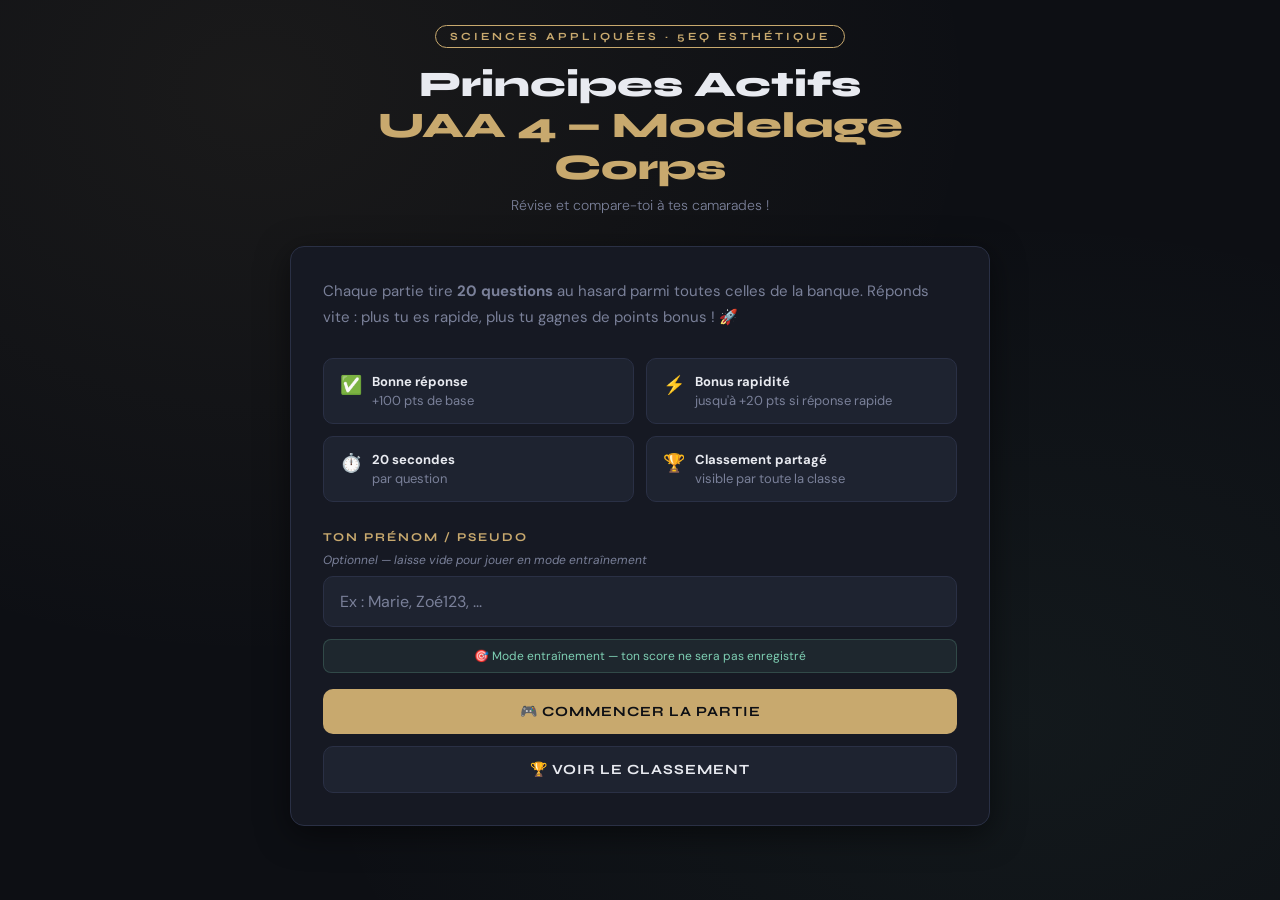
==== quiz-principes-actifs-uaa4.html @ 49b76cfd "Add files via upload" ====
<!DOCTYPE html>
<html lang="fr">
<head>
<meta charset="UTF-8">
<meta name="viewport" content="width=device-width, initial-scale=1.0">
<title>Quiz Principes Actifs – UAA4 Esthétique</title>
<link href="https://fonts.googleapis.com/css2?family=Syne:wght@400;600;700;800&family=DM+Sans:ital,wght@0,300;0,400;0,500;1,300&display=swap" rel="stylesheet">
<style>
  :root {
    --bg: #0d0f14;
    --surface: #161923;
    --surface2: #1e2330;
    --border: #2a3045;
    --accent: #c8a96e;
    --accent2: #7ecfb3;
    --accent3: #e07a8a;
    --text: #e8eaf0;
    --text-muted: #7a8099;
    --correct: #4caf82;
    --wrong: #e07a8a;
    --gold: #f0c060;
    --silver: #b0b8cc;
    --bronze: #c87a50;
    --radius: 14px;
    --shadow: 0 8px 32px rgba(0,0,0,0.5);
  }
  * { box-sizing: border-box; margin: 0; padding: 0; }
  body {
    font-family: 'DM Sans', sans-serif;
    background: var(--bg);
    color: var(--text);
    min-height: 100vh;
    display: flex;
    flex-direction: column;
    align-items: center;
    padding: 24px 16px;
    background-image:
      radial-gradient(ellipse at 20% 10%, rgba(200,169,110,0.07) 0%, transparent 50%),
      radial-gradient(ellipse at 80% 80%, rgba(126,207,179,0.05) 0%, transparent 50%);
  }
  h1, h2, h3 { font-family: 'Syne', sans-serif; }

  /* HEADER */
  .header { text-align: center; margin-bottom: 32px; max-width: 700px; width: 100%; }
  .header .badge {
    display: inline-block; font-family: 'Syne', sans-serif;
    font-size: 11px; font-weight: 700; letter-spacing: 3px; text-transform: uppercase;
    color: var(--accent); border: 1px solid var(--accent);
    padding: 4px 14px; border-radius: 100px; margin-bottom: 16px;
  }
  .header h1 { font-size: clamp(22px, 4vw, 36px); font-weight: 800; line-height: 1.15; margin-bottom: 8px; }
  .header h1 span { color: var(--accent); }
  .header p { font-size: 14px; color: var(--text-muted); font-weight: 300; }

  /* CARD */
  .card {
    background: var(--surface); border: 1px solid var(--border);
    border-radius: var(--radius); padding: 32px;
    max-width: 700px; width: 100%; box-shadow: var(--shadow);
  }

  /* SCREENS */
  .screen { display: none; }
  .screen.active { display: block; }

  /* START */
  #start-screen .intro-text { font-size: 15px; color: var(--text-muted); margin-bottom: 28px; line-height: 1.7; }
  #start-screen .rules { display: grid; grid-template-columns: 1fr 1fr; gap: 12px; margin-bottom: 28px; }
  .rule-item {
    background: var(--surface2); border: 1px solid var(--border); border-radius: 10px;
    padding: 14px 16px; display: flex; align-items: flex-start; gap: 10px;
    font-size: 13px; color: var(--text-muted);
  }
  .rule-item .icon { font-size: 18px; flex-shrink: 0; }
  .rule-item strong { color: var(--text); display: block; margin-bottom: 2px; font-size: 13px; }

  .name-group { display: flex; flex-direction: column; gap: 8px; margin-bottom: 12px; }
  .name-group label {
    font-family: 'Syne', sans-serif; font-size: 12px; font-weight: 700;
    letter-spacing: 2px; text-transform: uppercase; color: var(--accent);
  }
  .name-group .label-hint { font-size: 12px; color: var(--text-muted); font-style: italic; }
  .name-group input {
    background: var(--surface2); border: 1px solid var(--border); border-radius: 10px;
    color: var(--text); font-family: 'DM Sans', sans-serif; font-size: 16px;
    padding: 14px 16px; outline: none; transition: border-color 0.2s; width: 100%;
  }
  .name-group input:focus { border-color: var(--accent); }
  .name-group input::placeholder { color: var(--text-muted); }

  .training-badge {
    display: none; text-align: center; font-size: 12px; color: var(--accent2);
    background: rgba(126,207,179,0.08); border: 1px solid rgba(126,207,179,0.2);
    border-radius: 8px; padding: 8px 12px; margin-bottom: 16px;
  }
  .training-badge.show { display: block; }

  /* BUTTONS */
  .btn {
    display: inline-flex; align-items: center; justify-content: center; gap: 8px;
    font-family: 'Syne', sans-serif; font-size: 14px; font-weight: 700;
    letter-spacing: 1px; text-transform: uppercase; border: none;
    border-radius: 10px; padding: 14px 28px; cursor: pointer; transition: all 0.2s; width: 100%;
  }
  .btn-primary { background: var(--accent); color: #0d0f14; }
  .btn-primary:hover { background: #d4b87a; transform: translateY(-1px); box-shadow: 0 4px 20px rgba(200,169,110,0.3); }
  .btn-secondary { background: var(--surface2); color: var(--text); border: 1px solid var(--border); margin-top: 12px; }
  .btn-secondary:hover { border-color: var(--accent); color: var(--accent); }

  /* QUIZ */
  .quiz-meta { display: flex; justify-content: space-between; align-items: center; margin-bottom: 24px; flex-wrap: wrap; gap: 10px; }
  .q-counter { font-family: 'Syne', sans-serif; font-size: 12px; font-weight: 700; letter-spacing: 2px; color: var(--text-muted); text-transform: uppercase; }
  .q-counter span { color: var(--accent); }
  .score-live {
    font-family: 'Syne', sans-serif; font-size: 13px; font-weight: 700; color: var(--accent2);
    background: rgba(126,207,179,0.1); padding: 5px 12px; border-radius: 100px; border: 1px solid rgba(126,207,179,0.2);
  }

  /* TIMER */
  .timer-bar-wrap { height: 4px; background: var(--surface2); border-radius: 2px; margin-bottom: 24px; overflow: hidden; }
  .timer-bar { height: 100%; background: linear-gradient(90deg, var(--accent2), var(--accent)); border-radius: 2px; transition: width 0.1s linear, background 0.5s; width: 100%; }
  .timer-bar.warning { background: linear-gradient(90deg, var(--accent3), #f0a040); }
  .timer-text { text-align: center; font-family: 'Syne', sans-serif; font-size: 28px; font-weight: 800; margin-bottom: 20px; color: var(--text); transition: color 0.3s; }
  .timer-text.warning { color: var(--accent3); }

  /* QUESTION */
  .category-tag {
    display: inline-block; font-size: 11px; font-weight: 500; letter-spacing: 1.5px;
    text-transform: uppercase; color: var(--accent); background: rgba(200,169,110,0.1);
    padding: 3px 10px; border-radius: 100px; margin-bottom: 14px;
  }
  .question-text { font-family: 'Syne', sans-serif; font-size: clamp(16px, 2.5vw, 20px); font-weight: 700; line-height: 1.45; margin-bottom: 24px; }

  /* OPTIONS */
  .options { display: flex; flex-direction: column; gap: 10px; margin-bottom: 20px; }
  .option-btn {
    background: var(--surface2); border: 1px solid var(--border); border-radius: 10px;
    color: var(--text); font-family: 'DM Sans', sans-serif; font-size: 15px;
    padding: 14px 18px; text-align: left; cursor: pointer; transition: all 0.18s;
    display: flex; align-items: center; gap: 14px; line-height: 1.4;
  }
  .option-btn .opt-letter {
    font-family: 'Syne', sans-serif; font-size: 12px; font-weight: 800; color: var(--text-muted);
    background: var(--surface); width: 28px; height: 28px; border-radius: 6px;
    display: flex; align-items: center; justify-content: center; flex-shrink: 0; transition: all 0.18s;
  }
  .option-btn:hover:not(:disabled) { border-color: var(--accent); background: rgba(200,169,110,0.06); transform: translateX(3px); }
  .option-btn:hover:not(:disabled) .opt-letter { background: var(--accent); color: #0d0f14; }
  .option-btn.correct { border-color: var(--correct); background: rgba(76,175,130,0.1); animation: pulse-correct 0.4s ease; }
  .option-btn.correct .opt-letter { background: var(--correct); color: #fff; }
  .option-btn.wrong { border-color: var(--wrong); background: rgba(224,122,138,0.1); animation: shake 0.35s ease; }
  .option-btn.wrong .opt-letter { background: var(--wrong); color: #fff; }
  .option-btn:disabled { cursor: not-allowed; opacity: 0.6; transform: none !important; }
  .option-btn.correct:disabled, .option-btn.wrong:disabled { opacity: 1; }

  @keyframes pulse-correct { 0%,100%{transform:scale(1)} 50%{transform:scale(1.015)} }
  @keyframes shake { 0%,100%{transform:translateX(0)} 25%{transform:translateX(-5px)} 75%{transform:translateX(5px)} }

  /* EXPLANATION */
  .explanation {
    background: var(--surface2); border-left: 3px solid var(--accent2);
    border-radius: 0 10px 10px 0; padding: 14px 16px; font-size: 13px;
    color: var(--text-muted); line-height: 1.6; display: none; margin-bottom: 16px;
  }
  .explanation.show { display: block; animation: fadeIn 0.3s ease; }
  .explanation strong { color: var(--accent2); }
  @keyframes fadeIn { from{opacity:0;transform:translateY(4px)} to{opacity:1;transform:none} }

  /* POINTS FLASH */
  .points-flash { text-align: center; font-family: 'Syne', sans-serif; font-size: 22px; font-weight: 800; margin-bottom: 8px; display: none; animation: popIn 0.5s ease; }
  .points-flash.show { display: block; }
  .points-flash.positive { color: var(--correct); }
  .points-flash.negative { color: var(--wrong); }
  @keyframes popIn { 0%{transform:scale(0.5);opacity:0} 60%{transform:scale(1.1)} 100%{transform:scale(1);opacity:1} }

  /* RESULTS */
  .result-hero { text-align: center; margin-bottom: 28px; }
  .result-emoji { font-size: 52px; margin-bottom: 12px; }
  .result-hero h2 { font-size: clamp(20px, 3vw, 28px); font-weight: 800; margin-bottom: 8px; }
  .player-name { color: var(--accent); }

  .score-breakdown { display: grid; grid-template-columns: repeat(3, 1fr); gap: 12px; margin-bottom: 28px; }
  .score-item { background: var(--surface2); border: 1px solid var(--border); border-radius: 10px; padding: 16px 12px; text-align: center; }
  .score-item .val { font-family: 'Syne', sans-serif; font-size: 26px; font-weight: 800; color: var(--accent); display: block; }
  .score-item .lbl { font-size: 11px; color: var(--text-muted); text-transform: uppercase; letter-spacing: 1px; margin-top: 4px; }

  .final-score-box {
    background: linear-gradient(135deg, rgba(200,169,110,0.12), rgba(126,207,179,0.08));
    border: 1px solid var(--accent); border-radius: 12px; padding: 20px; text-align: center; margin-bottom: 24px;
  }
  .final-score-box .total-pts { font-family: 'Syne', sans-serif; font-size: 48px; font-weight: 800; color: var(--accent); line-height: 1; }
  .final-score-box .pts-label { font-size: 12px; color: var(--text-muted); letter-spacing: 2px; text-transform: uppercase; margin-top: 4px; }

  .training-result-msg {
    text-align: center; font-size: 13px; color: var(--accent2);
    background: rgba(126,207,179,0.08); border: 1px solid rgba(126,207,179,0.2);
    border-radius: 8px; padding: 10px 14px; margin-bottom: 20px; font-style: italic;
  }

  /* LEADERBOARD */
  .leaderboard-title {
    font-family: 'Syne', sans-serif; font-size: 12px; font-weight: 700;
    letter-spacing: 3px; text-transform: uppercase; color: var(--accent);
    margin-bottom: 14px; display: flex; align-items: center; gap: 8px;
  }
  .leaderboard-title::after { content:''; flex:1; height:1px; background:var(--border); }
  .leaderboard { display: flex; flex-direction: column; gap: 6px; margin-bottom: 24px; }
  .lb-row {
    display: flex; align-items: center; gap: 12px;
    background: var(--surface2); border: 1px solid var(--border);
    border-radius: 10px; padding: 12px 14px;
  }
  .lb-row.highlight { border-color: var(--accent); background: rgba(200,169,110,0.07); }
  .lb-rank { font-family: 'Syne', sans-serif; font-size: 14px; font-weight: 800; width: 26px; text-align: center; flex-shrink: 0; }
  .lb-rank.r1 { color: var(--gold); }
  .lb-rank.r2 { color: var(--silver); }
  .lb-rank.r3 { color: var(--bronze); }
  .lb-rank.rn { color: var(--text-muted); }
  .lb-name { flex: 1; font-size: 14px; font-weight: 500; }
  .lb-score { font-family: 'Syne', sans-serif; font-size: 15px; font-weight: 700; color: var(--accent); }
  .lb-correct { font-size: 12px; color: var(--text-muted); }
  .lb-empty { text-align: center; color: var(--text-muted); font-size: 14px; padding: 16px; font-style: italic; }
  .lb-loading { text-align: center; color: var(--text-muted); font-size: 13px; padding: 16px; }
  .lb-error {
    text-align: center; font-size: 13px; color: var(--accent3);
    background: rgba(224,122,138,0.08); border: 1px solid rgba(224,122,138,0.2);
    border-radius: 8px; padding: 10px 14px;
  }

  /* TABS */
  .tabs { display: flex; gap: 4px; margin-bottom: 20px; background: var(--surface2); border-radius: 10px; padding: 4px; }
  .tab-btn {
    flex: 1; background: transparent; border: none; color: var(--text-muted);
    font-family: 'Syne', sans-serif; font-size: 12px; font-weight: 700;
    letter-spacing: 1px; text-transform: uppercase; padding: 10px; border-radius: 7px; cursor: pointer; transition: all 0.2s;
  }
  .tab-btn.active { background: var(--surface); color: var(--text); }

  /* REVIEW */
  .review-item { margin-bottom: 14px; background: var(--surface2); border-radius: 10px; padding: 14px; border: 1px solid var(--border); }
  .review-item .rev-meta { font-size: 11px; color: var(--text-muted); margin-bottom: 6px; text-transform: uppercase; letter-spacing: 1px; }
  .review-item .rev-q { font-size: 14px; font-weight: 500; margin-bottom: 8px; }
  .review-item .rev-exp { font-size: 13px; color: var(--accent2); border-left: 2px solid var(--accent2); padding-left: 10px; }

  @media(max-width: 520px) {
    .card { padding: 20px 16px; }
    #start-screen .rules { grid-template-columns: 1fr; }
    .score-breakdown { grid-template-columns: 1fr 1fr; }
  }
</style>
</head>
<body>

<div class="header">
  <div class="badge">Sciences Appliquées · 5EQ Esthétique</div>
  <h1>Principes Actifs<br><span>UAA 4 — Modelage Corps</span></h1>
  <p>Révise et compare-toi à tes camarades !</p>
</div>

<!-- START -->
<div id="start-screen" class="card screen active">
  <p class="intro-text">
    Chaque partie tire <strong>20 questions</strong> au hasard parmi toutes celles de la banque.
    Réponds vite : plus tu es rapide, plus tu gagnes de points bonus ! 🚀
  </p>
  <div class="rules">
    <div class="rule-item"><span class="icon">✅</span><div><strong>Bonne réponse</strong>+100 pts de base</div></div>
    <div class="rule-item"><span class="icon">⚡</span><div><strong>Bonus rapidité</strong>jusqu'à +20 pts si réponse rapide</div></div>
    <div class="rule-item"><span class="icon">⏱️</span><div><strong>20 secondes</strong>par question</div></div>
    <div class="rule-item"><span class="icon">🏆</span><div><strong>Classement partagé</strong>visible par toute la classe</div></div>
  </div>
  <div class="name-group">
    <label for="player-name">Ton prénom / pseudo</label>
    <div class="label-hint">Optionnel — laisse vide pour jouer en mode entraînement</div>
    <input type="text" id="player-name" placeholder="Ex : Marie, Zoé123, ..." maxlength="24" autocomplete="off">
  </div>
  <div class="training-badge show" id="training-badge">🎯 Mode entraînement — ton score ne sera pas enregistré</div>
  <button class="btn btn-primary" onclick="startQuiz()">🎮 Commencer la partie</button>
  <button class="btn btn-secondary" onclick="toggleLeaderboard()">🏆 Voir le classement</button>
  <div id="leaderboard-tab" style="display:none; margin-top:24px;">
    <div class="leaderboard-title">Classement actuel</div>
    <div id="start-leaderboard" class="leaderboard"></div>
  </div>
</div>

<!-- QUIZ -->
<div id="quiz-screen" class="card screen">
  <div class="quiz-meta">
    <div class="q-counter">Question <span id="q-num">1</span> / 20</div>
    <div class="score-live" id="score-live">0 pts</div>
  </div>
  <div class="timer-bar-wrap"><div class="timer-bar" id="timer-bar"></div></div>
  <div class="timer-text" id="timer-text">20</div>
  <div class="category-tag" id="q-category"></div>
  <div class="question-text" id="q-text"></div>
  <div class="options" id="options"></div>
  <div class="points-flash" id="points-flash"></div>
  <div class="explanation" id="explanation"></div>
  <button class="btn btn-primary" id="next-btn" onclick="nextQuestion()" style="display:none;">Question suivante →</button>
</div>

<!-- RESULTS -->
<div id="result-screen" class="card screen">
  <div class="result-hero">
    <div class="result-emoji" id="result-emoji">🎉</div>
    <h2 id="result-title"></h2>
  </div>
  <div class="score-breakdown">
    <div class="score-item"><span class="val" id="res-correct">0</span><div class="lbl">Bonnes réponses</div></div>
    <div class="score-item"><span class="val" id="res-base">0</span><div class="lbl">Pts base</div></div>
    <div class="score-item"><span class="val" id="res-bonus">0</span><div class="lbl">Pts bonus rapidité</div></div>
  </div>
  <div class="final-score-box">
    <div class="total-pts" id="res-total">0</div>
    <div class="pts-label">Points totaux</div>
  </div>

  <!-- Mode entraînement -->
  <div class="training-result-msg" id="training-result-msg" style="display:none;">
    🎯 Mode entraînement — score non enregistré. Entre ton prénom sur l'écran d'accueil pour figurer au classement !
  </div>

  <!-- Avec nom : tabs classement + révision -->
  <div id="result-tabs-wrap" style="display:none;">
    <div class="tabs">
      <button class="tab-btn active" onclick="switchTab(this,'tab-lb')">🏆 Classement</button>
      <button class="tab-btn" onclick="switchTab(this,'tab-review')">📋 Révision</button>
    </div>
    <div id="tab-lb">
      <div class="leaderboard-title">Top 10</div>
      <div id="result-leaderboard" class="leaderboard"></div>
    </div>
    <div id="tab-review" style="display:none;"><div id="review-list"></div></div>
  </div>

  <!-- Sans nom : révision seule -->
  <div id="training-review-wrap" style="display:none;">
    <div class="leaderboard-title">Révision</div>
    <div id="training-review-list"></div>
  </div>

  <button class="btn btn-primary" style="margin-top:8px;" onclick="resetToStart()">🔄 Nouvelle partie</button>
</div>

<script>
// ══════════════════════════════════════════════
// ⚠️  COLLE TON URL APPS SCRIPT ICI
// ══════════════════════════════════════════════
const APPS_SCRIPT_URL = 'https://script.google.com/macros/s/AKfycbxAjGWnlwhxHpto3TCP-WQkNK5uYss9YRg304RP1LsDmTVKyQmCRH_UgFlYEMvU83ny/exec';
// Exemple : 'https://script.google.com/macros/s/AKfycbx.../exec'

// ══════════════════════════════════════════════
// BANQUE — 44 questions
// ══════════════════════════════════════════════
const ALL_QUESTIONS = [
  // HUMECTANTS
  { category:"Principes actifs humectants", question:"À quelle catégorie de principes actifs appartient l'acide hyaluronique ?", options:["Occlusif","Humectant","Émollient","Lipolytique"], correct:1, explanation:"L'acide hyaluronique est un humectant : il attire et retient l'eau dans l'épiderme." },
  { category:"Principes actifs humectants", question:"À quelle catégorie de principes actifs appartient l'extrait d'Aloe Vera ?", options:["Occlusif et lipolytique","Émollient et occlusif","Humectant et anti-inflammatoire","Lipolytique et décongestionnant/drainant"], correct:2, explanation:"L'extrait d'Aloe Vera appartient à deux catégories : humectant (retient l'eau) et anti-inflammatoire (apaise les irritations)." },
  { category:"Principes actifs humectants", question:"À quelle catégorie de principes actifs appartient la glycérine ?", options:["Anti-inflammatoire","Humectant","Occlusif","Exfoliant chimique acide"], correct:1, explanation:"La glycérine est un humectant : elle attire les molécules d'eau vers les couches superficielles de l'épiderme." },
  { category:"Principes actifs humectants", question:"À quelle catégorie de principes actifs appartient l'urée ?", options:["Lipolytique","Décongestionnant/drainant","Humectant","Occlusif"], correct:2, explanation:"L'urée est un humectant naturellement présent dans le facteur naturel d'hydratation (NMF) de la peau." },
  { category:"Principes actifs humectants", question:"À quelle catégorie de principes actifs appartient le panthénol ?", options:["Occlusif et lipolytique","Humectant et anti-inflammatoire","Émollient et occlusif","Lipolytique et décongestionnant/drainant"], correct:1, explanation:"Le panthénol (vitamine B5) appartient à deux catégories : humectant (retient l'eau) et anti-inflammatoire (apaise la peau irritée)." },
  // ÉMOLLIENTS
  { category:"Principes actifs émollients", question:"À quelle catégorie de principes actifs appartient l'huile d'amande douce ?", options:["Occlusif","Humectant","Émollient","Anti-inflammatoire"], correct:2, explanation:"L'huile d'amande douce est un émollient : elle s'intercale entre les cornéocytes et assouplit la peau." },
  { category:"Principes actifs émollients", question:"À quelle catégorie de principes actifs appartient l'huile de coco ?", options:["Occlusif","Lipolytique","Émollient","Humectant"], correct:2, explanation:"L'huile de coco est un émollient : elle nourrit et assouplit la peau en s'intercalant entre les cornéocytes." },
  { category:"Principes actifs émollients", question:"À quelle catégorie de principes actifs appartient l'huile de jojoba ?", options:["Lipolytique","Émollient","Exfoliant chimique acide","Occlusif"], correct:1, explanation:"L'huile de jojoba est un émollient : elle assouplit la peau et améliore sa texture." },
  { category:"Principes actifs émollients", question:"À quelle catégorie de principes actifs appartient le squalane ?", options:["Exfoliant chimique acide","Occlusif","Émollient","Lipolytique"], correct:2, explanation:"Le squalane est un émollient léger qui s'intègre facilement dans l'épiderme et assouplit la peau." },
  { category:"Principes actifs émollients", question:"À quelle catégorie de principes actifs appartiennent les céramides ?", options:["Occlusif","Humectant","Émollient","Anti-inflammatoire"], correct:2, explanation:"Les céramides sont des émollients : ils reconstituent le ciment lipidique intercellulaire et assouplissent la peau." },
  // OCCLUSIFS
  { category:"Principes actifs occlusifs", question:"À quelle catégorie de principes actifs appartient la vaseline ?", options:["Humectant","Occlusif","Émollient","Décongestionnant/drainant"], correct:1, explanation:"La vaseline est un occlusif : elle forme un film imperméable en surface de la peau qui limite la perte insensible en eau." },
  { category:"Principes actifs occlusifs", question:"À quelle catégorie de principes actifs appartient la cire d'algues ?", options:["Exfoliant mécanique à particules","Humectant","Occlusif","Lipolytique"], correct:2, explanation:"La cire d'algues est un occlusif naturel qui forme un film protecteur en surface de la peau." },
  { category:"Principes actifs occlusifs", question:"À quelle catégorie de principes actifs appartient l'huile de paraffine ?", options:["Humectant","Émollient","Occlusif","Anti-inflammatoire"], correct:2, explanation:"L'huile de paraffine est un occlusif d'origine minérale qui crée un film protecteur limitant l'évaporation de l'eau." },
  { category:"Principes actifs occlusifs", question:"À quelle catégorie de principes actifs appartient la cire d'abeille ?", options:["Humectant","Émollient","Occlusif","Anti-inflammatoire"], correct:2, explanation:"La cire d'abeille est un occlusif naturel qui forme un film protecteur en surface de la peau." },
  { category:"Principes actifs occlusifs", question:"Le beurre de karité appartient à deux catégories de principes actifs. Lesquelles ?", options:["Humectant et anti-inflammatoire","Émollient et occlusif","Lipolytique et occlusif","Émollient et décongestionnant/drainant"], correct:1, explanation:"Le beurre de karité est à la fois émollient (assouplit la peau) et occlusif (forme un film protecteur en surface)." },
  { category:"Principes actifs occlusifs", question:"Le beurre de mangue appartient à deux catégories de principes actifs. Lesquelles ?", options:["Humectant et lipolytique","Émollient et occlusif","Anti-inflammatoire et humectant","Décongestionnant/drainant et émollient"], correct:1, explanation:"Comme le beurre de karité, le beurre de mangue est à la fois émollient (assouplit) et occlusif (protège la surface cutanée)." },
  // ANTI-INFLAMMATOIRES
  { category:"Principes actifs anti-inflammatoires", question:"À quelle catégorie de principes actifs appartient l'extrait de Camomille ?", options:["Décongestionnant/drainant","Anti-inflammatoire","Lipolytique","Humectant"], correct:1, explanation:"L'extrait de Camomille est un anti-inflammatoire : il apaise les rougeurs et les irritations cutanées." },
  { category:"Principes actifs anti-inflammatoires", question:"À quelle catégorie de principes actifs appartient l'allantoïne ?", options:["Exfoliant chimique acide","Occlusif","Anti-inflammatoire","Lipolytique"], correct:2, explanation:"L'allantoïne est un anti-inflammatoire qui apaise et favorise la cicatrisation de la peau irritée." },
  { category:"Principes actifs anti-inflammatoires", question:"À quelle catégorie de principes actifs appartient l'extrait de Calendula ?", options:["Humectant","Lipolytique","Anti-inflammatoire","Décongestionnant/drainant"], correct:2, explanation:"L'extrait de Calendula (souci) est un anti-inflammatoire apaisant, très utilisé après épilation." },
  { category:"Principes actifs anti-inflammatoires", question:"À quelle catégorie de principes actifs appartient l'extrait de Centella Asiatica ?", options:["Lipolytique","Exfoliant chimique enzymatique","Anti-inflammatoire","Occlusif"], correct:2, explanation:"L'extrait de Centella Asiatica est un anti-inflammatoire qui apaise et favorise la régénération cutanée." },
  { category:"Principes actifs anti-inflammatoires", question:"À quelle catégorie de principes actifs appartient l'extrait de Bleuet ?", options:["Lipolytique","Humectant","Anti-inflammatoire","Décongestionnant/drainant"], correct:2, explanation:"L'extrait de Bleuet est un anti-inflammatoire apaisant, souvent utilisé pour les peaux sensibles et réactives." },
  // DÉCONGESTIONNANTS/DRAINANTS
  { category:"Principes actifs décongestionnants/drainants", question:"À quelle catégorie de principes actifs appartient l'extrait de Marron d'Inde ?", options:["Lipolytique","Décongestionnant/drainant","Anti-inflammatoire","Humectant"], correct:1, explanation:"L'extrait de Marron d'Inde est un décongestionnant/drainant : il tonifie les parois veineuses et favorise le retour veineux." },
  { category:"Principes actifs décongestionnants/drainants", question:"À quelle catégorie de principes actifs appartient l'extrait de Vigne rouge ?", options:["Exfoliant mécanique à particules","Occlusif","Décongestionnant/drainant","Anti-inflammatoire"], correct:2, explanation:"L'extrait de Vigne rouge est un décongestionnant/drainant : il renforce les parois vasculaires et améliore la circulation veineuse de retour." },
  { category:"Principes actifs décongestionnants/drainants", question:"À quelle catégorie de principes actifs appartient l'extrait de Ginkgo Biloba ?", options:["Lipolytique","Humectant","Décongestionnant/drainant","Exfoliant chimique acide"], correct:2, explanation:"L'extrait de Ginkgo Biloba est un décongestionnant/drainant qui améliore la microcirculation et favorise le retour veineux et lymphatique." },
  { category:"Principes actifs décongestionnants/drainants", question:"À quelle catégorie de principes actifs appartient l'extrait de Cyprès ?", options:["Anti-inflammatoire","Lipolytique","Décongestionnant/drainant","Occlusif"], correct:2, explanation:"L'extrait de Cyprès est un décongestionnant/drainant qui tonifie les parois veineuses et favorise le retour sanguin et lymphatique." },
  { category:"Principes actifs décongestionnants/drainants", question:"L'extrait d'Hamamélis appartient à deux catégories de principes actifs. Lesquelles ?", options:["Lipolytique et anti-inflammatoire","Anti-inflammatoire et décongestionnant/drainant","Humectant et occlusif","Exfoliant chimique et décongestionnant/drainant"], correct:1, explanation:"L'extrait d'Hamamélis est à la fois anti-inflammatoire (apaise les irritations) et décongestionnant/drainant (favorise le retour veineux et lymphatique)." },
  { category:"Principes actifs décongestionnants/drainants", question:"L'extrait de Lierre appartient à deux catégories de principes actifs. Lesquelles ?", options:["Anti-inflammatoire et humectant","Décongestionnant/drainant et lipolytique","Émollient et occlusif","Exfoliant chimique et décongestionnant/drainant"], correct:1, explanation:"L'extrait de Lierre appartient à deux catégories : décongestionnant/drainant (favorise le retour veineux et lymphatique) et lipolytique (stimule la dégradation des graisses)." },
  // LIPOLYTIQUES
  { category:"Principes actifs lipolytiques", question:"À quelle catégorie de principes actifs appartient la caféine ?", options:["Anti-inflammatoire et humectant","Occlusif et émollient","Lipolytique et décongestionnant/drainant","Exfoliant chimique acide et lipolytique"], correct:2, explanation:"La caféine appartient à deux catégories : lipolytique (stimule la dégradation des graisses) et décongestionnant/drainant (favorise le retour veineux et lymphatique)." },
  { category:"Principes actifs lipolytiques", question:"À quelle catégorie de principes actifs appartient la L-carnitine ?", options:["Humectant","Lipolytique","Décongestionnant/drainant","Anti-inflammatoire"], correct:1, explanation:"La L-carnitine est un lipolytique : elle joue un rôle dans le transport des acides gras pour leur dégradation." },
  { category:"Principes actifs lipolytiques", question:"À quelle catégorie de principes actifs appartient l'extrait de Guarana ?", options:["Anti-inflammatoire","Occlusif","Lipolytique","Humectant"], correct:2, explanation:"L'extrait de Guarana est un lipolytique (riche en caféine naturelle) utilisé dans les soins amincissants et anti-cellulite." },
  { category:"Principes actifs lipolytiques", question:"À quelle catégorie de principes actifs appartient l'extrait de Fucus Vesiculosus ?", options:["Anti-inflammatoire","Humectant","Lipolytique","Occlusif"], correct:2, explanation:"L'extrait de Fucus Vesiculosus (algue marine) est un lipolytique utilisé dans les soins amincissants et anti-cellulite." },
  { category:"Principes actifs lipolytiques", question:"L'extrait de thé vert appartient à deux catégories de principes actifs. Lesquelles ?", options:["Anti-inflammatoire et humectant","Lipolytique et décongestionnant/drainant","Occlusif et émollient","Exfoliant chimique acide et lipolytique"], correct:1, explanation:"L'extrait de thé vert appartient à deux catégories : lipolytique (stimule la dégradation des graisses) et décongestionnant/drainant (favorise le retour veineux et lymphatique)." },
  // EXFOLIANTS MÉCANIQUES À PARTICULES
  { category:"Exfoliants mécaniques à particules", question:"À quelle catégorie d'exfoliants appartiennent les cristaux de sel marin ?", options:["Exfoliant chimique acide","Exfoliant mécanique à particules","Exfoliant mécanique à gommes","Exfoliant chimique enzymatique"], correct:1, explanation:"Les cristaux de sel marin sont des exfoliants mécaniques à particules : ils agissent par abrasion physique sur les cornéocytes." },
  { category:"Exfoliants mécaniques à particules", question:"À quelle catégorie d'exfoliants appartiennent les cristaux de sucre ?", options:["Exfoliant mécanique à gommes","Exfoliant mécanique à particules","Exfoliant chimique acide","Exfoliant chimique enzymatique"], correct:1, explanation:"Les cristaux de sucre sont des exfoliants mécaniques à particules d'origine naturelle : ils agissent par friction physique." },
  { category:"Exfoliants mécaniques à particules", question:"À quelle catégorie d'exfoliants appartient la poudre de noyaux d'abricots ?", options:["Exfoliant chimique enzymatique","Exfoliant chimique acide","Exfoliant mécanique à particules","Exfoliant mécanique à gommes"], correct:2, explanation:"La poudre de noyaux d'abricots est un exfoliant mécanique à particules d'origine naturelle." },
  { category:"Exfoliants mécaniques à particules", question:"À quelle catégorie d'exfoliants appartient la poudre de coques d'amandes ?", options:["Exfoliant chimique acide","Exfoliant chimique enzymatique","Exfoliant mécanique à particules","Exfoliant mécanique à gommes"], correct:2, explanation:"La poudre de coques d'amandes est un exfoliant mécanique à particules d'origine naturelle." },
  { category:"Exfoliants mécaniques à particules", question:"À quelle catégorie d'exfoliants appartient la poudre de coques de noix de coco ?", options:["Exfoliant mécanique à gommes","Exfoliant mécanique à particules","Exfoliant chimique acide","Exfoliant chimique enzymatique"], correct:1, explanation:"La poudre de coques de noix de coco est un exfoliant mécanique à particules d'origine naturelle." },
  { category:"Exfoliants mécaniques à particules", question:"À quelle catégorie d'exfoliants appartiennent les microbilles de silice ?", options:["Exfoliant mécanique à gommes","Exfoliant chimique acide","Exfoliant mécanique à particules","Exfoliant chimique enzymatique"], correct:2, explanation:"Les microbilles de silice sont des exfoliants mécaniques à particules d'origine synthétique." },
  { category:"Exfoliants mécaniques à particules", question:"À quelle catégorie d'exfoliants appartiennent les microbilles de cellulose ?", options:["Exfoliant chimique enzymatique","Exfoliant chimique acide","Exfoliant mécanique à particules","Exfoliant mécanique à gommes"], correct:2, explanation:"Les microbilles de cellulose sont des exfoliants mécaniques à particules d'origine végétale." },
  // EXFOLIANTS MÉCANIQUES À GOMMES
  { category:"Exfoliants mécaniques à gommes", question:"À quelle catégorie d'exfoliants appartiennent les gommes synthétiques ?", options:["Exfoliant mécanique à particules","Exfoliant mécanique à gommes","Exfoliant chimique acide","Exfoliant chimique enzymatique"], correct:1, explanation:"Les gommes synthétiques sont des exfoliants mécaniques à gommes : elles adhèrent aux cornéocytes puis se détachent en les emportant." },
  // EXFOLIANTS CHIMIQUES ACIDES
  { category:"Exfoliants chimiques acides", question:"À quelle catégorie d'exfoliants appartient l'acide glycolique ?", options:["Exfoliant chimique enzymatique","Exfoliant chimique acide","Exfoliant mécanique à particules","Exfoliant mécanique à gommes"], correct:1, explanation:"L'acide glycolique est un exfoliant chimique acide (AHA) : il fragilise le ciment lipidique intercellulaire pour faciliter la desquamation." },
  { category:"Exfoliants chimiques acides", question:"À quelle catégorie d'exfoliants appartient l'acide lactique ?", options:["Exfoliant chimique enzymatique","Exfoliant chimique acide","Occlusif","Humectant"], correct:1, explanation:"L'acide lactique est un exfoliant chimique acide (AHA) qui facilite la desquamation en fragilisant les liens entre cornéocytes." },
  { category:"Exfoliants chimiques acides", question:"À quelle catégorie d'exfoliants appartient l'acide salicylique ?", options:["Exfoliant chimique enzymatique","Exfoliant mécanique à gommes","Exfoliant chimique acide","Anti-inflammatoire"], correct:2, explanation:"L'acide salicylique est un exfoliant chimique acide (BHA) : liposoluble, il peut pénétrer dans le pore en profondeur." },
  // EXFOLIANTS CHIMIQUES ENZYMATIQUES
  { category:"Exfoliants chimiques enzymatiques", question:"À quelle catégorie d'exfoliants appartient la bromélaïne ?", options:["Exfoliant mécanique à particules","Exfoliant chimique acide","Exfoliant chimique enzymatique","Exfoliant mécanique à gommes"], correct:2, explanation:"La bromélaïne (extraite de l'ananas) est un exfoliant chimique enzymatique : elle dégrade les protéines qui retiennent les cornéocytes, sans friction." },
  { category:"Exfoliants chimiques enzymatiques", question:"À quelle catégorie d'exfoliants appartient la papaïne ?", options:["Exfoliant chimique acide","Exfoliant chimique enzymatique","Exfoliant mécanique à gommes","Lipolytique"], correct:1, explanation:"La papaïne (extraite de la papaye) est un exfoliant chimique enzymatique : elle dissout les protéines qui lient les cornéocytes entre eux." }
];

// ══════════════════════════════════════════════
// CONFIG
// ══════════════════════════════════════════════
const QUESTIONS_PER_GAME = 20;
const TIME_PER_Q = 20;
const MAX_BASE_SCORE = 100;
const MAX_SPEED_BONUS = 20;
const SPEED_THRESHOLD = 5;

let state = {
  playerName: '', isTraining: false,
  currentQuestions: [], currentIndex: 0,
  score: 0, baseScore: 0, bonusScore: 0, correctCount: 0,
  answered: false, timer: null, timeLeft: TIME_PER_Q, startTime: 0,
  reviewData: []
};

// ══════════════════════════════════════════════
// GOOGLE SHEETS — lecture & écriture
// ══════════════════════════════════════════════
async function fetchScores() {
  if (!APPS_SCRIPT_URL || APPS_SCRIPT_URL === 'COLLE_TON_URL_ICI') {
    return null; // pas encore configuré
  }
  try {
    const resp = await fetch(APPS_SCRIPT_URL, { method: 'GET' });
    const data = await resp.json();
    return data.success ? data.scores : null;
  } catch {
    return null;
  }
}

async function postScore(name, score, correct) {
  if (!APPS_SCRIPT_URL || APPS_SCRIPT_URL === 'COLLE_TON_URL_ICI') return null;
  try {
    const resp = await fetch(APPS_SCRIPT_URL, {
      method: 'POST',
      body: JSON.stringify({
        name,
        score,
        correct,
        date: new Date().toLocaleDateString('fr-BE')
      })
    });
    const data = await resp.json();
    return data.success ? data.scores : null;
  } catch {
    return null;
  }
}

function renderLeaderboard(containerId, rows, highlightName) {
  const el = document.getElementById(containerId);
  if (!el) return;

  // URL non configurée
  if (!APPS_SCRIPT_URL || APPS_SCRIPT_URL === 'COLLE_TON_URL_ICI') {
    el.innerHTML = '<div class="lb-error">⚠️ URL Apps Script non configurée — voir les instructions de mise en place.</div>';
    return;
  }

  if (rows === null) {
    el.innerHTML = '<div class="lb-error">⚠️ Impossible de charger le classement. Vérifie ta connexion ou l\'URL du script.</div>';
    return;
  }

  if (!rows.length) {
    el.innerHTML = '<div class="lb-empty">Aucun score encore — sois le premier ! 🏆</div>';
    return;
  }

  el.innerHTML = rows.map((r, i) => {
    const rankClass = ['r1','r2','r3'][i] || 'rn';
    const medal = ['🥇','🥈','🥉'][i] || (i + 1);
    const name = r[0], score = r[1], correct = r[2];
    return `<div class="lb-row ${highlightName && name === highlightName ? 'highlight' : ''}">
      <div class="lb-rank ${rankClass}">${medal}</div>
      <div class="lb-name">${esc(name)}</div>
      <div class="lb-correct">${correct}/${QUESTIONS_PER_GAME}</div>
      <div class="lb-score">${score} pts</div>
    </div>`;
  }).join('');
}

function esc(s) { return String(s).replace(/&/g,'&amp;').replace(/</g,'&lt;').replace(/>/g,'&gt;'); }

// ══════════════════════════════════════════════
// QUIZ LOGIC
// ══════════════════════════════════════════════
function shuffle(arr) {
  const a = [...arr];
  for (let i = a.length-1; i > 0; i--) { const j = Math.floor(Math.random()*(i+1)); [a[i],a[j]]=[a[j],a[i]]; }
  return a;
}

function startQuiz() {
  state.playerName = document.getElementById('player-name').value.trim();
  state.isTraining = state.playerName.length === 0;
  state.currentQuestions = shuffle(ALL_QUESTIONS).slice(0, QUESTIONS_PER_GAME);
  state.currentIndex = 0; state.score = 0; state.baseScore = 0;
  state.bonusScore = 0; state.correctCount = 0; state.reviewData = [];
  showScreen('quiz-screen');
  renderQuestion();
}

function renderQuestion() {
  const q = state.currentQuestions[state.currentIndex];
  state.answered = false; state.timeLeft = TIME_PER_Q; state.startTime = Date.now();
  document.getElementById('q-num').textContent = state.currentIndex + 1;
  document.getElementById('score-live').textContent = state.score + ' pts';
  document.getElementById('q-category').textContent = q.category;
  document.getElementById('q-text').textContent = q.question;
  document.getElementById('explanation').classList.remove('show');
  document.getElementById('points-flash').classList.remove('show');
  document.getElementById('next-btn').style.display = 'none';
  const letters = ['A','B','C','D'];
  const indices = shuffle([0,1,2,3]);
  const correctShuffled = indices.indexOf(q.correct);
  document.getElementById('options').innerHTML = indices.map((origIdx, si) =>
    `<button class="option-btn" onclick="selectOption(${si},${correctShuffled})">
      <span class="opt-letter">${letters[si]}</span>${esc(q.options[origIdx])}
    </button>`
  ).join('');
  startTimer();
}

function startTimer() {
  clearInterval(state.timer);
  updateTimer();
  state.timer = setInterval(() => {
    state.timeLeft -= 0.1;
    if (state.timeLeft <= 0) { state.timeLeft = 0; clearInterval(state.timer); if (!state.answered) timeUp(); }
    updateTimer();
  }, 100);
}

function updateTimer() {
  const pct = (state.timeLeft / TIME_PER_Q) * 100;
  const warn = state.timeLeft <= 7;
  document.getElementById('timer-bar').style.width = pct + '%';
  document.getElementById('timer-bar').classList.toggle('warning', warn);
  document.getElementById('timer-text').textContent = Math.ceil(state.timeLeft);
  document.getElementById('timer-text').classList.toggle('warning', warn);
}

function timeUp() {
  state.answered = true;
  document.querySelectorAll('.option-btn').forEach(b => b.disabled = true);
  showExpl(false, true);
  flashPoints('0 pt', false);
  document.getElementById('next-btn').style.display = 'block';
  state.reviewData.push({ q: state.currentQuestions[state.currentIndex], correct: false, timeout: true });
}

function selectOption(chosen, correctIdx) {
  if (state.answered) return;
  state.answered = true;
  clearInterval(state.timer);
  const elapsed = (Date.now() - state.startTime) / 1000;
  const ok = chosen === correctIdx;
  const btns = document.querySelectorAll('.option-btn');
  document.querySelectorAll('.option-btn').forEach(b => b.disabled = true);
  if (ok) {
    btns[chosen].classList.add('correct');
    const base = MAX_BASE_SCORE;
    const bonus = elapsed <= SPEED_THRESHOLD ? Math.round(MAX_SPEED_BONUS * (1 - elapsed / SPEED_THRESHOLD)) : 0;
    state.baseScore += base; state.bonusScore += bonus; state.score += base + bonus; state.correctCount++;
    flashPoints(bonus > 0 ? `+${base} pts ⚡+${bonus} bonus` : `+${base} pts`, true);
  } else {
    btns[chosen].classList.add('wrong');
    btns[correctIdx].classList.add('correct');
    flashPoints('0 pt', false);
  }
  showExpl(ok, false);
  document.getElementById('score-live').textContent = state.score + ' pts';
  document.getElementById('next-btn').style.display = 'block';
  state.reviewData.push({ q: state.currentQuestions[state.currentIndex], correct: ok, timeout: false });
}

function showExpl(ok, timeout) {
  const q = state.currentQuestions[state.currentIndex];
  const prefix = ok ? '✅ Bien joué !' : (timeout ? '⏰ Temps écoulé !' : '❌ Pas tout à fait…');
  const el = document.getElementById('explanation');
  el.innerHTML = `<strong>${prefix}</strong> ${esc(q.explanation)}`;
  el.classList.add('show');
}

function flashPoints(label, positive) {
  const el = document.getElementById('points-flash');
  el.textContent = label;
  el.className = 'points-flash show ' + (positive ? 'positive' : 'negative');
}

function nextQuestion() {
  state.currentIndex++;
  state.currentIndex >= QUESTIONS_PER_GAME ? showResults() : renderQuestion();
}

// ══════════════════════════════════════════════
// RESULTS
// ══════════════════════════════════════════════
async function showResults() {
  const pct = state.correctCount / QUESTIONS_PER_GAME;
  document.getElementById('result-emoji').textContent = pct >= 0.8 ? '🎉' : pct >= 0.6 ? '👍' : pct >= 0.4 ? '💪' : '📚';
  document.getElementById('result-title').innerHTML = state.isTraining
    ? 'Partie terminée !'
    : `Bravo <span class="player-name">${esc(state.playerName)}</span> !`;
  document.getElementById('res-correct').textContent = `${state.correctCount}/${QUESTIONS_PER_GAME}`;
  document.getElementById('res-base').textContent = state.baseScore;
  document.getElementById('res-bonus').textContent = state.bonusScore;
  document.getElementById('res-total').textContent = state.score;

  if (state.isTraining) {
    document.getElementById('training-result-msg').style.display = 'block';
    document.getElementById('result-tabs-wrap').style.display = 'none';
    document.getElementById('training-review-wrap').style.display = 'block';
    buildReview('training-review-list');
  } else {
    document.getElementById('training-result-msg').style.display = 'none';
    document.getElementById('result-tabs-wrap').style.display = 'block';
    document.getElementById('training-review-wrap').style.display = 'none';
    buildReview('review-list');

    // Envoyer le score et afficher le classement mis à jour
    document.getElementById('result-leaderboard').innerHTML = '<div class="lb-loading">⏳ Envoi du score en cours…</div>';
    showScreen('result-screen');
    const updatedScores = await postScore(state.playerName, state.score, state.correctCount);
    renderLeaderboard('result-leaderboard', updatedScores, state.playerName);
    return; // déjà affiché
  }
  showScreen('result-screen');
}

function buildReview(containerId) {
  document.getElementById(containerId).innerHTML = state.reviewData.map((r, i) =>
    `<div class="review-item">
      <div class="rev-meta">${r.correct ? '✅' : r.timeout ? '⏰' : '❌'} Q${i+1} · ${esc(r.q.category)}</div>
      <div class="rev-q">${esc(r.q.question)}</div>
      <div class="rev-exp">${esc(r.q.explanation)}</div>
    </div>`
  ).join('');
}

function switchTab(btn, tabId) {
  document.querySelectorAll('.tab-btn').forEach(b => b.classList.remove('active'));
  btn.classList.add('active');
  document.getElementById('tab-lb').style.display = tabId === 'tab-lb' ? 'block' : 'none';
  document.getElementById('tab-review').style.display = tabId === 'tab-review' ? 'block' : 'none';
}

async function toggleLeaderboard() {
  const el = document.getElementById('leaderboard-tab');
  el.style.display = el.style.display === 'none' ? 'block' : 'none';
  if (el.style.display === 'block') {
    document.getElementById('start-leaderboard').innerHTML = '<div class="lb-loading">⏳ Chargement…</div>';
    const scores = await fetchScores();
    renderLeaderboard('start-leaderboard', scores, null);
  }
}

function showScreen(id) {
  document.querySelectorAll('.screen').forEach(s => s.classList.remove('active'));
  document.getElementById(id).classList.add('active');
}

function resetToStart() {
  clearInterval(state.timer);
  document.getElementById('leaderboard-tab').style.display = 'none';
  document.querySelectorAll('.tab-btn').forEach((b,i) => b.classList.toggle('active', i===0));
  document.getElementById('tab-lb').style.display = 'block';
  document.getElementById('tab-review').style.display = 'none';
  showScreen('start-screen');
}

// INIT
document.getElementById('player-name').addEventListener('input', function() {
  document.getElementById('training-badge').classList.toggle('show', this.value.trim().length === 0);
});
document.getElementById('player-name').addEventListener('keydown', e => { if(e.key==='Enter') startQuiz(); });
</script>
</body>
</html>
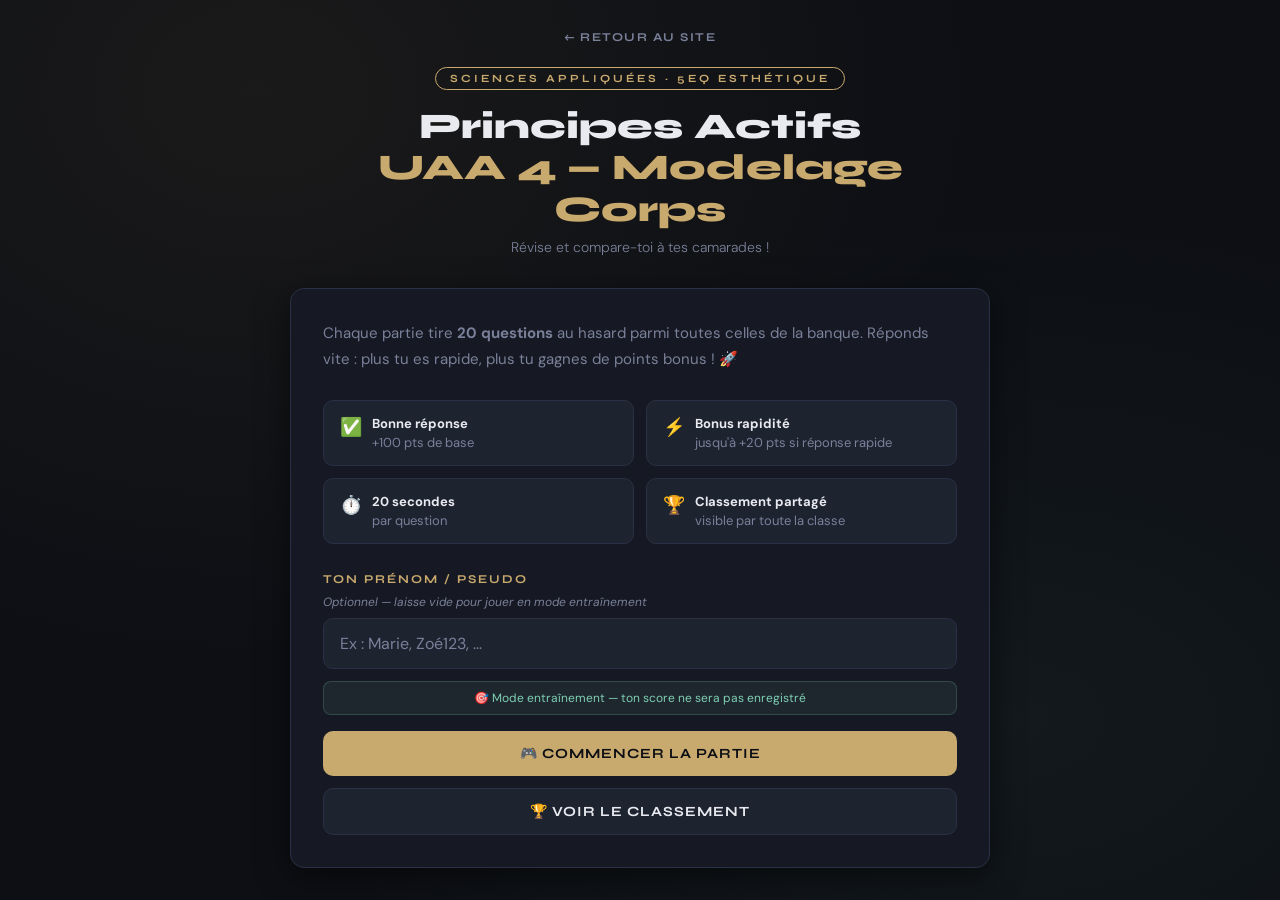
==== commit a03eda6e: "Ajout bouton retour vers index.html dans le quiz UAA4" ====
--- a/quiz-principes-actifs-uaa4.html
+++ b/quiz-principes-actifs-uaa4.html
@@ -242,6 +242,16 @@
   .review-item .rev-q { font-size: 14px; font-weight: 500; margin-bottom: 8px; }
   .review-item .rev-exp { font-size: 13px; color: var(--accent2); border-left: 2px solid var(--accent2); padding-left: 10px; }
 
+  .back-btn {
+    display: inline-flex; align-items: center; gap: 6px;
+    font-family: 'Syne', sans-serif; font-size: 12px; font-weight: 700;
+    letter-spacing: 1.5px; text-transform: uppercase;
+    color: var(--text-muted); background: none; border: none;
+    cursor: pointer; padding: 6px 0; margin-bottom: 16px;
+    transition: color 0.2s;
+  }
+  .back-btn:hover { color: var(--accent); }
+
   @media(max-width: 520px) {
     .card { padding: 20px 16px; }
     #start-screen .rules { grid-template-columns: 1fr; }
@@ -251,6 +261,7 @@
 </head>
 <body>
 
+<button class="back-btn" onclick="window.location.href='index.html'">← Retour au site</button>
 <div class="header">
   <div class="badge">Sciences Appliquées · 5EQ Esthétique</div>
   <h1>Principes Actifs<br><span>UAA 4 — Modelage Corps</span></h1>
